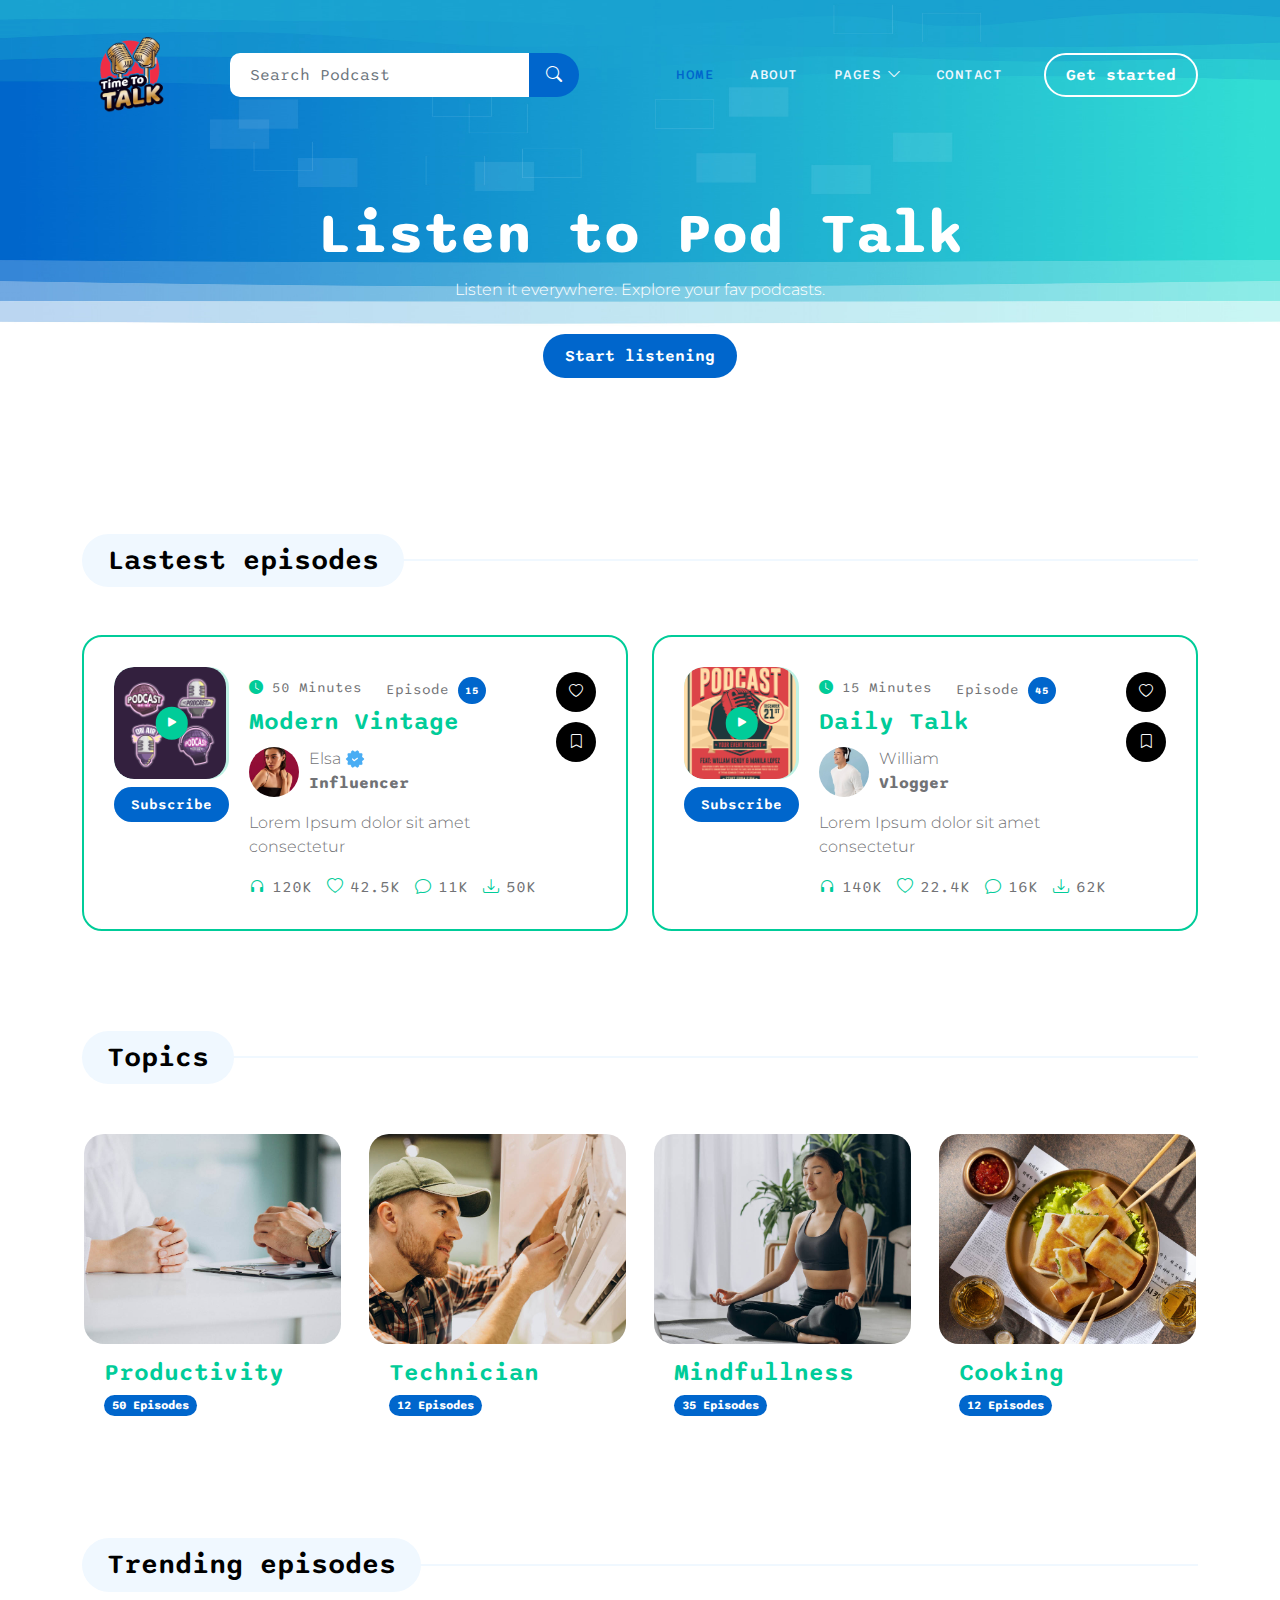
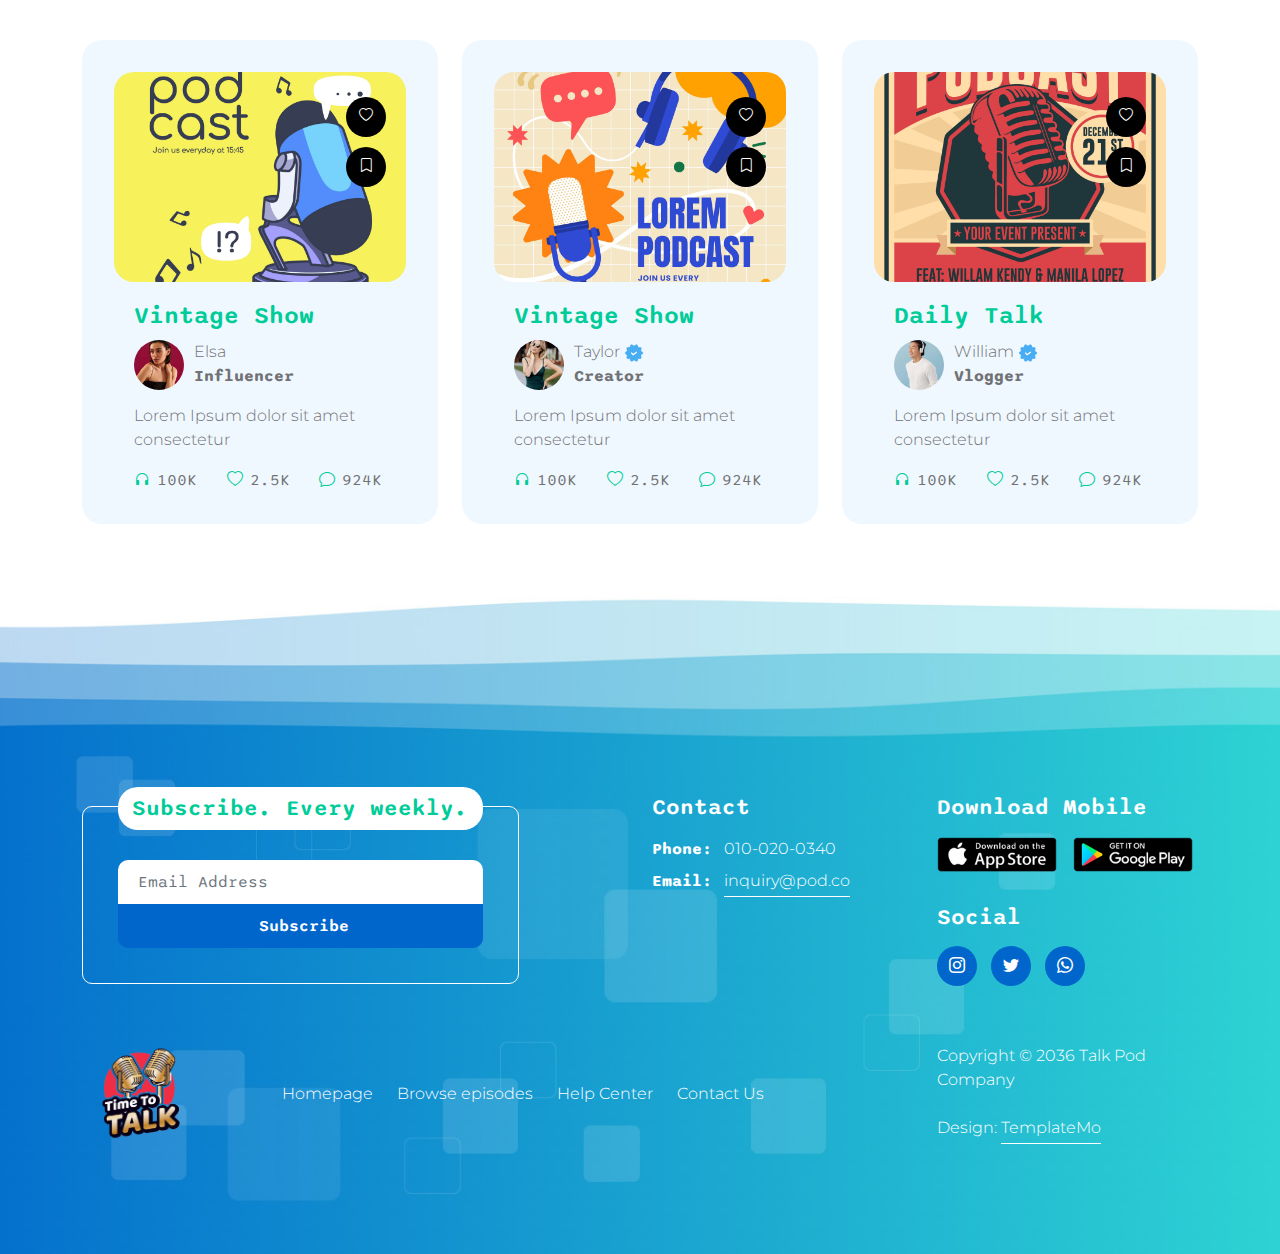
==== index.html @ 25b1bc9e "v1" ====
<!doctype html>
<html lang="en">

<head>
    <meta charset="utf-8">
    <meta name="viewport" content="width=device-width, initial-scale=1">

    <meta name="description" content="">
    <meta name="author" content="">

    <title>Pod Talk - Free Bootstrap 5 CSS Template</title>

    <!-- CSS FILES -->
    <link rel="preconnect" href="https://fonts.googleapis.com">

    <link rel="preconnect" href="https://fonts.gstatic.com" crossorigin>

    <link
        href="https://fonts.googleapis.com/css2?family=Montserrat:wght@300;400&family=Sono:wght@200;300;400;500;700&display=swap"
        rel="stylesheet">

    <link rel="stylesheet" href="css/bootstrap.min.css">

    <link rel="stylesheet" href="css/bootstrap-icons.css">

    <link rel="stylesheet" href="css/owl.carousel.min.css">

    <link rel="stylesheet" href="css/owl.theme.default.min.css">

    <link href="css/templatemo-pod-talk.css" rel="stylesheet">

</head>

<body>

    <main>

        <nav class="navbar navbar-expand-lg">
            <div class="container">
                <a class="navbar-brand me-lg-5 me-0" href="index.html">
                    <img src="images/pod-talk-logo.png" class="logo-image img-fluid" alt="templatemo pod talk">
                </a>

                <form action="#" method="get" class="custom-form search-form flex-fill me-3" role="search">
                    <div class="input-group input-group-lg">
                        <input name="search" type="search" class="form-control" id="search" placeholder="Search Podcast"
                            aria-label="Search">

                        <button type="submit" class="form-control" id="submit">
                            <i class="bi-search"></i>
                        </button>
                    </div>
                </form>

                <button class="navbar-toggler" type="button" data-bs-toggle="collapse" data-bs-target="#navbarNav"
                    aria-controls="navbarNav" aria-expanded="false" aria-label="Toggle navigation">
                    <span class="navbar-toggler-icon"></span>
                </button>

                <div class="collapse navbar-collapse" id="navbarNav">
                    <ul class="navbar-nav ms-lg-auto">
                        <li class="nav-item">
                            <a class="nav-link active" href="index.html">Home</a>
                        </li>

                        <li class="nav-item">
                            <a class="nav-link" href="about.html">About</a>
                        </li>

                        <li class="nav-item dropdown">
                            <a class="nav-link dropdown-toggle" href="#" id="navbarLightDropdownMenuLink" role="button"
                                data-bs-toggle="dropdown" aria-expanded="false">Pages</a>

                            <ul class="dropdown-menu dropdown-menu-light" aria-labelledby="navbarLightDropdownMenuLink">
                                <li><a class="dropdown-item" href="listing-page.html">Listing Page</a></li>

                                <li><a class="dropdown-item" href="detail-page.html">Detail Page</a></li>
                            </ul>
                        </li>

                        <li class="nav-item">
                            <a class="nav-link" href="contact.html">Contact</a>
                        </li>
                    </ul>

                    <div class="ms-4">
                        <a href="#section_3" class="btn custom-btn custom-border-btn smoothscroll">Get started</a>
                    </div>
                </div>
            </div>
        </nav>


        <section class="hero-section">
            <div class="container">
                <div class="row">

                    <div class="col-lg-12 col-12">
                        <div class="text-center mb-5 pb-2">
                            <h1 class="text-white">Listen to Pod Talk</h1>

                            <p class="text-white">Listen it everywhere. Explore your fav podcasts.</p>

                            <a href="#section_2" class="btn custom-btn smoothscroll mt-3">Start listening</a>
                        </div>

                        <div class="owl-carousel owl-theme">
                            
                        </div>
                    </div>

                </div>
            </div>
        </section>


        <section class="latest-podcast-section section-padding pb-0" id="section_2">
            <div class="container">
                <div class="row justify-content-center">

                    <div class="col-lg-12 col-12">
                        <div class="section-title-wrap mb-5">
                            <h4 class="section-title">Lastest episodes</h4>
                        </div>
                    </div>

                    <div class="col-lg-6 col-12 mb-4 mb-lg-0">
                        <div class="custom-block d-flex">
                            <div class="">
                                <div class="custom-block-icon-wrap">
                                    <div class="section-overlay"></div>
                                    <a href="detail-page.html" class="custom-block-image-wrap">
                                        <img src="images/podcast/11683425_4790593.jpg"
                                            class="custom-block-image img-fluid" alt="">

                                        <a href="#" class="custom-block-icon">
                                            <i class="bi-play-fill"></i>
                                        </a>
                                    </a>
                                </div>

                                <div class="mt-2">
                                    <a href="#" class="btn custom-btn">
                                        Subscribe
                                    </a>
                                </div>
                            </div>

                            <div class="custom-block-info">
                                <div class="custom-block-top d-flex mb-1">
                                    <small class="me-4">
                                        <i class="bi-clock-fill custom-icon"></i>
                                        50 Minutes
                                    </small>

                                    <small>Episode <span class="badge">15</span></small>
                                </div>

                                <h5 class="mb-2">
                                    <a href="detail-page.html">
                                        Modern Vintage
                                    </a>
                                </h5>

                                <div class="profile-block d-flex">
                                    <img src="images/profile/woman-posing-black-dress-medium-shot.jpg"
                                        class="profile-block-image img-fluid" alt="">

                                    <p>
                                        Elsa
                                        <img src="images/verified.png" class="verified-image img-fluid" alt="">
                                        <strong>Influencer</strong>
                                    </p>
                                </div>

                                <p class="mb-0">Lorem Ipsum dolor sit amet consectetur</p>

                                <div class="custom-block-bottom d-flex justify-content-between mt-3">
                                    <a href="#" class="bi-headphones me-1">
                                        <span>120k</span>
                                    </a>

                                    <a href="#" class="bi-heart me-1">
                                        <span>42.5k</span>
                                    </a>

                                    <a href="#" class="bi-chat me-1">
                                        <span>11k</span>
                                    </a>

                                    <a href="#" class="bi-download">
                                        <span>50k</span>
                                    </a>
                                </div>
                            </div>

                            <div class="d-flex flex-column ms-auto">
                                <a href="#" class="badge ms-auto">
                                    <i class="bi-heart"></i>
                                </a>

                                <a href="#" class="badge ms-auto">
                                    <i class="bi-bookmark"></i>
                                </a>
                            </div>
                        </div>
                    </div>

                    <div class="col-lg-6 col-12">
                        <div class="custom-block d-flex">
                            <div class="">
                                <div class="custom-block-icon-wrap">
                                    <div class="section-overlay"></div>
                                    <a href="detail-page.html" class="custom-block-image-wrap">
                                        <img src="images/podcast/12577967_02.jpg" class="custom-block-image img-fluid"
                                            alt="">

                                        <a href="#" class="custom-block-icon">
                                            <i class="bi-play-fill"></i>
                                        </a>
                                    </a>
                                </div>

                                <div class="mt-2">
                                    <a href="#" class="btn custom-btn">
                                        Subscribe
                                    </a>
                                </div>
                            </div>

                            <div class="custom-block-info">
                                <div class="custom-block-top d-flex mb-1">
                                    <small class="me-4">
                                        <i class="bi-clock-fill custom-icon"></i>
                                        15 Minutes
                                    </small>

                                    <small>Episode <span class="badge">45</span></small>
                                </div>

                                <h5 class="mb-2">
                                    <a href="detail-page.html">
                                        Daily Talk
                                    </a>
                                </h5>

                                <div class="profile-block d-flex">
                                    <img src="images/profile/handsome-asian-man-listening-music-through-headphones.jpg"
                                        class="profile-block-image img-fluid" alt="">

                                    <p>William
                                        <strong>Vlogger</strong>
                                    </p>
                                </div>

                                <p class="mb-0">Lorem Ipsum dolor sit amet consectetur</p>

                                <div class="custom-block-bottom d-flex justify-content-between mt-3">
                                    <a href="#" class="bi-headphones me-1">
                                        <span>140k</span>
                                    </a>

                                    <a href="#" class="bi-heart me-1">
                                        <span>22.4k</span>
                                    </a>

                                    <a href="#" class="bi-chat me-1">
                                        <span>16k</span>
                                    </a>

                                    <a href="#" class="bi-download">
                                        <span>62k</span>
                                    </a>
                                </div>
                            </div>

                            <div class="d-flex flex-column ms-auto">
                                <a href="#" class="badge ms-auto">
                                    <i class="bi-heart"></i>
                                </a>

                                <a href="#" class="badge ms-auto">
                                    <i class="bi-bookmark"></i>
                                </a>
                            </div>
                        </div>
                    </div>

                </div>
            </div>
        </section>


        <section class="topics-section section-padding pb-0" id="section_3">
            <div class="container">
                <div class="row">

                    <div class="col-lg-12 col-12">
                        <div class="section-title-wrap mb-5">
                            <h4 class="section-title">Topics</h4>
                        </div>
                    </div>

                    <div class="col-lg-3 col-md-6 col-12 mb-4 mb-lg-0">
                        <div class="custom-block custom-block-overlay">
                            <a href="detail-page.html" class="custom-block-image-wrap">
                                <img src="images/topics/physician-consulting-his-patient-clinic.jpg"
                                    class="custom-block-image img-fluid" alt="">
                            </a>

                            <div class="custom-block-info custom-block-overlay-info">
                                <h5 class="mb-1">
                                    <a href="listing-page.html">
                                        Productivity
                                    </a>
                                </h5>

                                <p class="badge mb-0">50 Episodes</p>
                            </div>
                        </div>
                    </div>

                    <div class="col-lg-3 col-md-6 col-12 mb-4 mb-lg-0">
                        <div class="custom-block custom-block-overlay">
                            <a href="detail-page.html" class="custom-block-image-wrap">
                                <img src="images/topics/repairman-doing-air-conditioner-service.jpg"
                                    class="custom-block-image img-fluid" alt="">
                            </a>

                            <div class="custom-block-info custom-block-overlay-info">
                                <h5 class="mb-1">
                                    <a href="listing-page.html">
                                        Technician
                                    </a>
                                </h5>

                                <p class="badge mb-0">12 Episodes</p>
                            </div>
                        </div>
                    </div>

                    <div class="col-lg-3 col-md-6 col-12 mb-4 mb-lg-0">
                        <div class="custom-block custom-block-overlay">
                            <a href="detail-page.html" class="custom-block-image-wrap">
                                <img src="images/topics/woman-practicing-yoga-mat-home.jpg"
                                    class="custom-block-image img-fluid" alt="">
                            </a>

                            <div class="custom-block-info custom-block-overlay-info">
                                <h5 class="mb-1">
                                    <a href="listing-page.html">
                                        Mindfullness
                                    </a>
                                </h5>

                                <p class="badge mb-0">35 Episodes</p>
                            </div>
                        </div>
                    </div>

                    <div class="col-lg-3 col-md-6 col-12 mb-4 mb-lg-0">
                        <div class="custom-block custom-block-overlay">
                            <a href="detail-page.html" class="custom-block-image-wrap">
                                <img src="images/topics/delicious-meal-with-sambal-arrangement.jpg"
                                    class="custom-block-image img-fluid" alt="">
                            </a>

                            <div class="custom-block-info custom-block-overlay-info">
                                <h5 class="mb-1">
                                    <a href="listing-page.html">
                                        Cooking
                                    </a>
                                </h5>

                                <p class="badge mb-0">12 Episodes</p>
                            </div>
                        </div>
                    </div>

                </div>
            </div>
        </section>


        <section class="trending-podcast-section section-padding">
            <div class="container">
                <div class="row">

                    <div class="col-lg-12 col-12">
                        <div class="section-title-wrap mb-5">
                            <h4 class="section-title">Trending episodes</h4>
                        </div>
                    </div>

                    <div class="col-lg-4 col-12 mb-4 mb-lg-0">
                        <div class="custom-block custom-block-full">
                            <div class="custom-block-image-wrap">
                                <a href="detail-page.html">
                                    <img src="images/podcast/27376480_7326766.jpg" class="custom-block-image img-fluid"
                                        alt="">
                                </a>
                            </div>

                            <div class="custom-block-info">
                                <h5 class="mb-2">
                                    <a href="detail-page.html">
                                        Vintage Show
                                    </a>
                                </h5>

                                <div class="profile-block d-flex">
                                    <img src="images/profile/woman-posing-black-dress-medium-shot.jpg"
                                        class="profile-block-image img-fluid" alt="">

                                    <p>Elsa
                                        <strong>Influencer</strong>
                                    </p>
                                </div>

                                <p class="mb-0">Lorem Ipsum dolor sit amet consectetur</p>

                                <div class="custom-block-bottom d-flex justify-content-between mt-3">
                                    <a href="#" class="bi-headphones me-1">
                                        <span>100k</span>
                                    </a>

                                    <a href="#" class="bi-heart me-1">
                                        <span>2.5k</span>
                                    </a>

                                    <a href="#" class="bi-chat me-1">
                                        <span>924k</span>
                                    </a>
                                </div>
                            </div>

                            <div class="social-share d-flex flex-column ms-auto">
                                <a href="#" class="badge ms-auto">
                                    <i class="bi-heart"></i>
                                </a>

                                <a href="#" class="badge ms-auto">
                                    <i class="bi-bookmark"></i>
                                </a>
                            </div>
                        </div>
                    </div>

                    <div class="col-lg-4 col-12 mb-4 mb-lg-0">
                        <div class="custom-block custom-block-full">
                            <div class="custom-block-image-wrap">
                                <a href="detail-page.html">
                                    <img src="images/podcast/27670664_7369753.jpg" class="custom-block-image img-fluid"
                                        alt="">
                                </a>
                            </div>

                            <div class="custom-block-info">
                                <h5 class="mb-2">
                                    <a href="detail-page.html">
                                        Vintage Show
                                    </a>
                                </h5>

                                <div class="profile-block d-flex">
                                    <img src="images/profile/cute-smiling-woman-outdoor-portrait.jpg"
                                        class="profile-block-image img-fluid" alt="">

                                    <p>
                                        Taylor
                                        <img src="images/verified.png" class="verified-image img-fluid" alt="">
                                        <strong>Creator</strong>
                                    </p>
                                </div>

                                <p class="mb-0">Lorem Ipsum dolor sit amet consectetur</p>

                                <div class="custom-block-bottom d-flex justify-content-between mt-3">
                                    <a href="#" class="bi-headphones me-1">
                                        <span>100k</span>
                                    </a>

                                    <a href="#" class="bi-heart me-1">
                                        <span>2.5k</span>
                                    </a>

                                    <a href="#" class="bi-chat me-1">
                                        <span>924k</span>
                                    </a>
                                </div>
                            </div>

                            <div class="social-share d-flex flex-column ms-auto">
                                <a href="#" class="badge ms-auto">
                                    <i class="bi-heart"></i>
                                </a>

                                <a href="#" class="badge ms-auto">
                                    <i class="bi-bookmark"></i>
                                </a>
                            </div>
                        </div>
                    </div>

                    <div class="col-lg-4 col-12">
                        <div class="custom-block custom-block-full">
                            <div class="custom-block-image-wrap">
                                <a href="detail-page.html">
                                    <img src="images/podcast/12577967_02.jpg" class="custom-block-image img-fluid"
                                        alt="">
                                </a>
                            </div>

                            <div class="custom-block-info">
                                <h5 class="mb-2">
                                    <a href="detail-page.html">
                                        Daily Talk
                                    </a>
                                </h5>

                                <div class="profile-block d-flex">
                                    <img src="images/profile/handsome-asian-man-listening-music-through-headphones.jpg"
                                        class="profile-block-image img-fluid" alt="">

                                    <p>
                                        William
                                        <img src="images/verified.png" class="verified-image img-fluid" alt="">
                                        <strong>Vlogger</strong>
                                    </p>
                                </div>

                                <p class="mb-0">Lorem Ipsum dolor sit amet consectetur</p>

                                <div class="custom-block-bottom d-flex justify-content-between mt-3">
                                    <a href="#" class="bi-headphones me-1">
                                        <span>100k</span>
                                    </a>

                                    <a href="#" class="bi-heart me-1">
                                        <span>2.5k</span>
                                    </a>

                                    <a href="#" class="bi-chat me-1">
                                        <span>924k</span>
                                    </a>
                                </div>
                            </div>

                            <div class="social-share d-flex flex-column ms-auto">
                                <a href="#" class="badge ms-auto">
                                    <i class="bi-heart"></i>
                                </a>

                                <a href="#" class="badge ms-auto">
                                    <i class="bi-bookmark"></i>
                                </a>
                            </div>
                        </div>
                    </div>

                </div>
            </div>
        </section>
    </main>


    <footer class="site-footer">
        <div class="container">
            <div class="row">

                <div class="col-lg-6 col-12 mb-5 mb-lg-0">
                    <div class="subscribe-form-wrap">
                        <h6>Subscribe. Every weekly.</h6>

                        <form class="custom-form subscribe-form" action="#" method="get" role="form">
                            <input type="email" name="subscribe-email" id="subscribe-email" pattern="[^ @]*@[^ @]*"
                                class="form-control" placeholder="Email Address" required="">

                            <div class="col-lg-12 col-12">
                                <button type="submit" class="form-control" id="submit">Subscribe</button>
                            </div>
                        </form>
                    </div>
                </div>

                <div class="col-lg-3 col-md-6 col-12 mb-4 mb-md-0 mb-lg-0">
                    <h6 class="site-footer-title mb-3">Contact</h6>

                    <p class="mb-2"><strong class="d-inline me-2">Phone:</strong> 010-020-0340</p>

                    <p>
                        <strong class="d-inline me-2">Email:</strong>
                        <a href="#">inquiry@pod.co</a>
                    </p>
                </div>

                <div class="col-lg-3 col-md-6 col-12">
                    <h6 class="site-footer-title mb-3">Download Mobile</h6>

                    <div class="site-footer-thumb mb-4 pb-2">
                        <div class="d-flex flex-wrap">
                            <a href="#">
                                <img src="images/app-store.png" class="me-3 mb-2 mb-lg-0 img-fluid" alt="">
                            </a>

                            <a href="#">
                                <img src="images/play-store.png" class="img-fluid" alt="">
                            </a>
                        </div>
                    </div>

                    <h6 class="site-footer-title mb-3">Social</h6>

                    <ul class="social-icon">
                        <li class="social-icon-item">
                            <a href="#" class="social-icon-link bi-instagram"></a>
                        </li>

                        <li class="social-icon-item">
                            <a href="#" class="social-icon-link bi-twitter"></a>
                        </li>

                        <li class="social-icon-item">
                            <a href="#" class="social-icon-link bi-whatsapp"></a>
                        </li>
                    </ul>
                </div>

            </div>
        </div>

        <div class="container pt-5">
            <div class="row align-items-center">

                <div class="col-lg-2 col-md-3 col-12">
                    <a class="navbar-brand" href="index.html">
                        <img src="images/pod-talk-logo.png" class="logo-image img-fluid" alt="templatemo pod talk">
                    </a>
                </div>

                <div class="col-lg-7 col-md-9 col-12">
                    <ul class="site-footer-links">
                        <li class="site-footer-link-item">
                            <a href="#" class="site-footer-link">Homepage</a>
                        </li>

                        <li class="site-footer-link-item">
                            <a href="#" class="site-footer-link">Browse episodes</a>
                        </li>

                        <li class="site-footer-link-item">
                            <a href="#" class="site-footer-link">Help Center</a>
                        </li>

                        <li class="site-footer-link-item">
                            <a href="#" class="site-footer-link">Contact Us</a>
                        </li>
                    </ul>
                </div>

                <div class="col-lg-3 col-12">
                    <p class="copyright-text mb-0">Copyright © 2036 Talk Pod Company
                        <br><br>
                        Design: <a rel="nofollow" href="https://templatemo.com/page/1" target="_parent">TemplateMo</a>
                    </p>
                </div>
            </div>
        </div>
    </footer>


    <!-- JAVASCRIPT FILES -->
    <script src="js/jquery.min.js"></script>
    <script src="js/bootstrap.bundle.min.js"></script>
    <script src="js/owl.carousel.min.js"></script>
    <script src="js/custom.js"></script>
    <script src="js/Api.js"></script>

</body>

</html>
---- css/templatemo-pod-talk.css ----
/*

TemplateMo 584 Pod Talk

https://templatemo.com/tm-584-pod-talk

*/



/*---------------------------------------
  CUSTOM PROPERTIES ( VARIABLES )             
-----------------------------------------*/
:root {
  --white-color:                  #ffffff;
  --primary-color:                #00CC99;
  --secondary-color:              #0066CC;
  --section-bg-color:             #f0f8ff;
  --custom-btn-bg-color:          #0066CC;
  --custom-btn-bg-hover-color:    #00CC99;
  --dark-color:                   #000000;
  --p-color:                      #717275;
  --border-color:                 #7fffd4;
  --link-hover-color:             #0066CC;

  --body-font-family:             'Montserrat', sans-serif;
  --title-font-family:            'Sono', sans-serif;

  --h1-font-size:                 58px;
  --h2-font-size:                 46px;
  --h3-font-size:                 32px;
  --h4-font-size:                 28px;
  --h5-font-size:                 24px;
  --h6-font-size:                 22px;
  --p-font-size:                  16px;
  --menu-font-size:               14px;

  --border-radius-large:          100px;
  --border-radius-medium:         20px;
  --border-radius-small:          10px;

  --font-weight-light:            300;
  --font-weight-normal:           400;
  --font-weight-medium:           500;
  --font-weight-semibold:         600;
  --font-weight-bold:             700;
}

body {
  background-color: var(--white-color);
  font-family: var(--body-font-family); 
}


/*---------------------------------------
  TYPOGRAPHY               
-----------------------------------------*/

h2,
h3,
h4,
h5,
h6 {
  color: var(--dark-color);
}

h1,
h2,
h3,
h4,
h5,
h6 {
  font-family: var(--title-font-family); 
  font-weight: var(--font-weight-semibold);
}

h1 {
  font-size: var(--h1-font-size);
  font-weight: var(--font-weight-bold);
}

h2 {
  font-size: var(--h2-font-size);
  font-weight: var(--font-weight-bold);
}

h3 {
  font-size: var(--h3-font-size);
}

h4 {
  font-size: var(--h4-font-size);
}

h5 {
  font-size: var(--h5-font-size);
}

h6 {
  font-size: var(--h6-font-size);
}

p {
  color: var(--p-color);
  font-size: var(--p-font-size);
  font-weight: var(--font-weight-light);
}

ul li {
  color: var(--p-color);
  font-size: var(--p-font-size);
  font-weight: var(--font-weight-light);
}

a, 
button {
  touch-action: manipulation;
  transition: all 0.3s;
}

a {
  display: inline-block;
  color: var(--primary-color);
  text-decoration: none;
}

a:hover {
  color: var(--link-hover-color);
}

b,
strong {
  font-weight: var(--font-weight-bold);
}

::selection {
  background-color: var(--primary-color);
  color: var(--white-color);
}


/*---------------------------------------
  SECTION               
-----------------------------------------*/
.section-title-wrap {
  position: relative;
}

.section-title-wrap::after {
  content: "";
  background: var(--section-bg-color);
  width: 100%;
  height: 2px;
  position: absolute;
  top: 50%;
  left: 50%;
  transform: translate(-50%, -50%);
  pointer-events: none;
}

.section-title {
  background: var(--section-bg-color);
  border-radius: var(--border-radius-large);
  display: inline-block;
  position: relative;
  z-index: 2;
  margin-bottom: 0;
  padding: 10px 25px;
}

.section-padding {
  padding-top: 100px;
  padding-bottom: 100px;
}

main {
  position: relative;
  z-index: 1;
}

.section-bg {
  background-color: var(--section-bg-color);
}

.section-overlay {
  background-color: var(--primary-color);
  position: absolute;
  top: 0;
  left: 0;
  pointer-events: none;
  width: 100%;
  height: 100%;
  opacity: 0.85;
}

.section-overlay + .container {
  position: relative;
}


/*---------------------------------------
  CUSTOM ICON COLOR               
-----------------------------------------*/
.custom-icon {
  color: var(--primary-color);
}


/*---------------------------------------
  CUSTOM BUTTON               
-----------------------------------------*/
.custom-btn {
  background: var(--custom-btn-bg-color);
  border: 2px solid transparent;
  border-radius: var(--border-radius-large);
  color: var(--white-color);
  font-family: var(--title-font-family);
  font-size: var(--p-font-size);
  font-weight: var(--font-weight-semibold);
  line-height: normal;
  transition: all 0.3s;
  padding: 10px 20px;
}

.custom-btn:hover {
  background: var(--custom-btn-bg-hover-color);
  color: var(--white-color);
}

.custom-border-btn {
  background: transparent;
  border: 2px solid var(--custom-btn-bg-color);
  color: var(--custom-btn-bg-color);
}

.custom-border-btn:hover {
  background: var(--custom-btn-bg-color);
  border-color: transparent;
  color: var(--primary-color);
}

.custom-btn-bg-white {
  border-color: var(--white-color);
  color: var(--white-color);
}


/*---------------------------------------
  SITE HEADER              
-----------------------------------------*/
.site-header {
  background-image: url('../images/templatemo-wave-header.jpg'), linear-gradient(#348CD2, #FFFFFF);;
  background-repeat: no-repeat;
  background-size: cover;
  background-position: center;
  min-height: 480px;
  position: relative;
}

.site-header h2 {
  color: var(--white-color);
}


/*---------------------------------------
  NAVIGATION              
-----------------------------------------*/
.navbar {
  background-color: transparent;
  position: absolute;
  top: 0;
  right: 0;
  left: 0;
  z-index: 9;
  padding-top: 20px;
  padding-bottom: 20px;
}

.navbar .navbar-brand,
.navbar .navbar-brand:hover {
  color: var(--white-color);
}

.navbar .logo-image {
  width: 100px;
}

.logo-image {
  width: 120px;
  height: auto;
}

.navbar-brand,
.navbar-brand:hover {
  font-size: var(--h3-font-size);
  font-weight: var(--font-weight-bold);
  display: inline-block;
}

.navbar-brand span {
  font-family: var(--title-font-family);
}

.navbar-nav .nav-link {
  display: inline-block;
  color: var(--section-bg-color);
  font-family: var(--title-font-family); 
  font-size: var(--menu-font-size);
  font-weight: var(--font-weight-medium);
  text-transform: uppercase;
  letter-spacing: 0.5px;
  position: relative;
  padding-top: 15px;
  padding-bottom: 15px;
}

.navbar-expand-lg .navbar-nav .nav-link {
  padding-right: 18px;
  padding-left: 18px;
}

.navbar-nav .nav-link.active, 
.navbar-nav .nav-link:hover {
  color: var(--secondary-color);
}

.navbar .dropdown-menu {
  background: var(--white-color);
  box-shadow: 0 1rem 3rem rgba(0,0,0,.175);
  border: 0;
  display: inherit;
  opacity: 0;
  min-width: 9rem;
  margin-top: 20px;
  padding: 13px 0 10px 0;
  transition: all 0.3s;
  pointer-events: none;
}

.navbar .dropdown-menu::before {
  content: "";
  width: 0;
  height: 0;
  border-left: 20px solid transparent;
  border-right: 20px solid transparent;
  border-bottom: 15px solid var(--white-color);
  position: absolute;
  top: -10px;
  left: 10px;
}

.navbar .dropdown-item {
  display: inline-block;
  color: var(--p-bg-color);
  font-family: var(--title-font-family); 
  font-size: var(--menu-font-size);
  font-weight: var(--font-weight-medium);
  text-transform: uppercase;
  letter-spacing: 0.5px;
  position: relative;
}

.navbar .dropdown-item.active, 
.navbar .dropdown-item:active,
.navbar .dropdown-item:focus, 
.navbar .dropdown-item:hover {
  background: transparent;
  color: var(--secondary-color);
}

.navbar .dropdown-toggle::after {
  content: "\f282";
  display: inline-block;
  font-family: bootstrap-icons !important;
  font-size: var(--menu-font-size);
  font-style: normal;
  font-weight: normal !important;
  font-variant: normal;
  text-transform: none;
  line-height: 1;
  vertical-align: -.125em;
  -webkit-font-smoothing: antialiased;
  -moz-osx-font-smoothing: grayscale;
  position: relative;
  left: 2px;
  border: 0;
}

@media screen and (min-width: 992px) {
  .navbar .dropdown:hover .dropdown-menu {
    opacity: 1;
    margin-top: 0;
    pointer-events: auto;
  }
}

.navbar .custom-border-btn {
  border-color: var(--white-color);
  color: var(--white-color);
}

.navbar .custom-border-btn:hover {
  background: var(--white-color);
  color: var(--secondary-color);
}

.navbar-toggler {
  border: 0;
  padding: 0;
  cursor: pointer;
  margin: 0;
  width: 30px;
  height: 35px;
  outline: none;
}

.navbar-toggler:focus {
  outline: none;
  box-shadow: none;
}

.navbar-toggler[aria-expanded="true"] .navbar-toggler-icon {
  background: transparent;
}

.navbar-toggler[aria-expanded="true"] .navbar-toggler-icon:before,
.navbar-toggler[aria-expanded="true"] .navbar-toggler-icon:after {
  transition: top 300ms 50ms ease, -webkit-transform 300ms 350ms ease;
  transition: top 300ms 50ms ease, transform 300ms 350ms ease;
  transition: top 300ms 50ms ease, transform 300ms 350ms ease, -webkit-transform 300ms 350ms ease;
  top: 0;
}

.navbar-toggler[aria-expanded="true"] .navbar-toggler-icon:before {
  transform: rotate(45deg);
}

.navbar-toggler[aria-expanded="true"] .navbar-toggler-icon:after {
  transform: rotate(-45deg);
}

.navbar-toggler .navbar-toggler-icon {
  background: var(--white-color);
  transition: background 10ms 300ms ease;
  display: block;
  width: 30px;
  height: 2px;
  position: relative;
}

.navbar-toggler .navbar-toggler-icon:before,
.navbar-toggler .navbar-toggler-icon:after {
  transition: top 300ms 350ms ease, -webkit-transform 300ms 50ms ease;
  transition: top 300ms 350ms ease, transform 300ms 50ms ease;
  transition: top 300ms 350ms ease, transform 300ms 50ms ease, -webkit-transform 300ms 50ms ease;
  position: absolute;
  right: 0;
  left: 0;
  background: var(--white-color);
  width: 30px;
  height: 2px;
  content: '';
}

.navbar-toggler .navbar-toggler-icon::before {
  top: -8px;
}

.navbar-toggler .navbar-toggler-icon::after {
  top: 8px;
}


/*---------------------------------------
  CAROUSEL        
-----------------------------------------*/
.hero-section {
  background-image: url('../images/templatemo-wave-banner.jpg'), linear-gradient(#348CD2, #FFFFFF);
  background-repeat: no-repeat;
  background-size: 108% 76%;
  background-position: top;
  padding-top: 200px;
}

.owl-carousel {
  text-align: center;
}

.owl-carousel-image {
  display: block;
}

.owl-carousel .owl-item .owl-carousel-verified-image {
  display: inline-block;
  width: 30px;
  height: auto;
  position: absolute;
  right: 5px;
  top: 5px;
}

.verified-image {
  display: inline-block;
  width: 20px;
  height: auto;
}

.owl-carousel .owl-item {
  opacity: 0.35;
}

.owl-carousel .owl-item.active.center {
  opacity: 1;
}

.owl-carousel-info-wrap {
  border-radius: var(--border-radius-medium);
  position: relative;
  overflow: hidden;
  text-align: left;
}

.owl-carousel-info {
  background-color: var(--section-bg-color);
  box-shadow: 0 1rem 3rem rgba(0,0,0,.175);
  position: absolute;
  bottom: 0;
  right: 0;
  left: 0;
  padding: 30px;
}

.badge {
  background-color: var(--custom-btn-bg-color);
  font-family: var(--title-font-family);
  border-radius: var(--border-radius-large);
  color: var(--white-color);
  padding-bottom: 5px;
}

.owl-carousel-info-wrap .social-share,
.team-thumb .social-share {
  position: absolute;
  right: 0;
  bottom: 0;
}

.owl-carousel-info-wrap .social-icon,
.team-thumb .social-icon {
  opacity: 0;
  transition: all 0.3s ease;
  transform: translateX(0);
  padding-right: 20px;
  padding-left: 20px;
}

.owl-carousel .owl-item.active.center .owl-carousel-info-wrap:hover .social-icon,
.team-thumb:hover .social-icon {
  transform: translateY(-100%);
  opacity: 1;
}

.owl-carousel-info-wrap .social-icon-item,
.owl-carousel-info-wrap .social-icon-link,
.team-thumb .social-icon-item,
.team-thumb .social-icon-link {
  display: block;
  margin-bottom: 10px;
  margin-left: auto;
}

.owl-carousel-info-wrap .social-icon-link {
  margin-top: 5px;
  margin-bottom: 5px;
}

.owl-carousel .owl-dots {
  background-color: var(--white-color);
  box-shadow: 0 1rem 3rem rgba(0,0,0,.175);
  border-radius: var(--border-radius-large);
  display: inline-block;
  margin: auto;
  margin-top: 40px;
  padding: 15px 25px;
  padding-bottom: 7px;
}

.owl-theme .owl-nav.disabled+.owl-dots {
  margin-top: 40px;
}

.owl-theme .owl-dots .owl-dot.active span, 
.owl-theme .owl-dots .owl-dot:hover span {
  background: var(--secondary-color);
}


/*---------------------------------------
  CUSTOM BLOCK              
-----------------------------------------*/
.custom-block {
  border: 2px solid var(--primary-color);
  border-radius: var(--border-radius-medium);
  position: relative;
  overflow: hidden;
  padding: 30px;
  transition: all 0.3s ease;
}

.custom-block:hover {
  background: var(--white-color);
  box-shadow: 0 1rem 3rem rgba(0,0,0,.175);
  border-color: transparent;
  transform: translateY(-3px);
}

.custom-block-info {
  display: block;
  padding: 10px 20px;
  padding-bottom: 0;
}

.custom-block-image-wrap {
  position: relative;
  display: block;
  height: 100%;
}

.custom-block-image-wrap > a {
  display: block;
}

.custom-block-image {
  border-radius: var(--border-radius-medium);
  display: block;
  width: 112px;
  height: 112px;
  object-fit: cover;
}

.custom-block-image-detail-page .custom-block-image {
  width: 100%;
  height: 212px;
}

.custom-block .custom-block-icon {
  position: absolute;
  top: 50%;
  left: 50%;
  transform: translate(-50%, -50%);
}

.custom-block-icon-wrap {
  border-radius: var(--border-radius-medium);
  position: relative;
  overflow: hidden;
}

.custom-block-icon-wrap .section-overlay {
  opacity: 0.25;
}

.custom-block-btn-group {
  position: absolute;
  bottom: 0;
  right: 0;
  left: 0;
  margin: 20px;
}

.custom-block-btn-group .custom-block-icon {
  position: relative;
  top: 0;
  left: 0;
  transform: none;
}

.custom-block-icon {
  background: var(--primary-color);
  border-radius: var(--border-radius-medium);
  font-size: var(--p-font-size);
  color: var(--white-color);
  text-align: center;
  width: 32.5px;
  height: 32.5px;
  line-height: 32.5px;
  transition: all 0.3s;
}

.custom-block-icon:hover {
  background: var(--secondary-color);
  color: var(--white-color);
}

.custom-block .custom-btn {
  font-size: var(--menu-font-size);
  padding: 7px 15px;
}

.custom-block .custom-block-info + div .badge {
  background-color: var(--dark-color);
  color: var(--white-color);
  border-radius: 50px !important;
  font-size: var(--menu-font-size);
  display: flex;
  justify-content: center;
  text-align: center;
  width: 40px;
  height: 40px;
  line-height: 30px;
  margin-top: 5px;
  margin-bottom: 5px;
}

.custom-block .custom-block-info + div .badge:hover {
  background-color: var(--secondary-color);
}

.custom-block-full {
  background-color: var(--section-bg-color);
  border-color: transparent;
}

.custom-block-full:hover {
  border-color: var(--primary-color);
}

.custom-block-full .custom-block-info {
  padding: 20px;
  padding-bottom: 0;
}

.custom-block-full .custom-block-image {
  width: 100%;
  height: 210px;
}

.custom-block-full .social-share {
  position: absolute;
  top: 0;
  right: 0;
  margin: 50px;
}

.custom-block-top small {
  color: var(--p-color);
  font-family: var(--title-font-family);
}

.custom-block-top .badge {
  background-color: var(--secondary-color);
  color: var(--white-color);
  display: inline-block;
  vertical-align: middle;
  height: 26.64px;
  line-height: 20px;
}

.custom-block-bottom a:hover span {
  color: var(--primary-color);
}

.custom-block-bottom a span {
  font-family: var(--title-font-family);
  color: var(--p-color);
  text-transform: uppercase;
  margin-left: 3px;
}

.custom-block-overlay {
  border-color: transparent;
  padding: 0;
}

.custom-block-overlay .custom-block-image {
  margin: auto;
  width: 100%;
  height: 210px;
  transition: all 0.3s;
}

.custom-block-overlay:hover .custom-block-image {
  padding: 15px;
  padding-bottom: 0;
}

.custom-block-overlay-info {
  padding: 15px 20px 20px 20px;
}


/*---------------------------------------
  PROIFLE BLOCK               
-----------------------------------------*/
.profile-block {
  margin-top: 10px;
}

.profile-block-image {
  border-radius: var(--border-radius-large);
  width: 50px;
  height: 50px;
  object-fit: cover;
  margin-right: 10px;
}

.profile-block p strong {
  display: block;
  font-family: var(--title-font-family);
}

.profile-detail-block {
  border: 1px solid #dee2e6;
  border-radius: var(--border-radius-large);
  padding: 25px 35px;
}

.profile-detail-block p {
  margin-bottom: 0;
}


/*---------------------------------------
  ABOUT & TEAM SECTION               
-----------------------------------------*/
.about-image {
  border-radius: var(--border-radius-medium);
  display: block;
}

.team-thumb {
  border-radius: var(--border-radius-medium);
  position: relative;
  overflow: hidden;
}

.team-info {
  background-color: var(--white-color);
  position: absolute;
  bottom: 0;
  right: 0;
  left: 0;
  padding: 30px;
}


/*---------------------------------------
  PAGINATION               
-----------------------------------------*/
.pagination {
  border: 1px solid #dee2e6;
  border-radius: var(--border-radius-large);
  padding: 20px;
}

.page-link {
  border: 0;
  border-radius: var(--border-radius-small);
  color: var(--p-color);
  font-family: var(--title-font-family);
  margin: 0 5px;
  padding: 10px 20px;
}

.page-link:hover,
.page-item:first-child .page-link:hover,
.page-item:last-child .page-link:hover {
  background-color: var(--secondary-color);
  color: var(--white-color);
}

.page-item:first-child .page-link {
  margin-right: 10px;
}

.active>.page-link, .page-link.active {
  background-color: var(--secondary-color);
  border-color: var(--secondary-color);
}


/*---------------------------------------
  CONTACT               
-----------------------------------------*/
.contact-info p strong {
  font-family: var(--title-font-family);
  min-width: 90px;
}

.contact-info p a {
  color: var(--p-color);
  border-bottom: 1px solid;
  padding-bottom: 3px;
}

.contact-info p a:hover {
  color: var(--secondary-color);
}

.google-map {
  border-radius: var(--border-radius-medium);
}

.contact-form .form-floating>textarea {
  border-radius: var(--border-radius-medium);
  height: 150px;
}


/*---------------------------------------
  SUBSCRIBE FORM               
-----------------------------------------*/
.subscribe-form-wrap {
  border: 1px solid var(--white-color);
  border-radius: var(--border-radius-small);
  width: 80%;
  position: relative;
  top: 12px;
  padding: 35px;
}

.subscribe-form-wrap h6 {
  background: var(--white-color);
  border-radius: var(--border-radius-medium);
  color: var(--primary-color);
  text-align: center;
  position: relative;
  bottom: 55px;
  margin-bottom: -25px;
  padding: 8px;
}

.subscribe-form #subscribe-email {
  border: 0;
  border-radius: 10px 10px 0 0;
  margin-bottom: 0;
}

.subscribe-form #submit {
  border-radius: 0 0 10px 10px;
}


/*---------------------------------------
  CUSTOM FORM               
-----------------------------------------*/
.custom-form .form-control {
  border-radius: var(--border-radius-small);
  color: var(--p-color);
  font-family: var(--title-font-family);
  font-size: var(--p-font-size);
  margin-bottom: 24px;
  padding-top: 10px;
  padding-bottom: 10px;
  padding-left: 20px;
  outline: none;
}

.form-floating>label {
  padding-left: 20px;
}

.custom-form button[type="submit"] {
  background: var(--custom-btn-bg-color);
  border: none;
  border-radius: var(--border-radius-large);
  color: var(--white-color);
  font-family: var(--title-font-family);
  font-size: var(--p-font-size);
  font-weight: var(--font-weight-semibold);
  transition: all 0.3s;
  margin-bottom: 0;
}

.custom-form button[type="submit"]:hover,
.custom-form button[type="submit"]:focus {
  background: var(--custom-btn-bg-hover-color);
  border-color: transparent;
}


/*---------------------------------------
  SEARCH FORM               
-----------------------------------------*/
.search-form .form-control {
  border: 0;
  margin-bottom: 0;
}

.search-form button[type="submit"] {
  background: var(--secondary-color);
  border-color: var(--secondary-color);
  max-width: 50px;
  height: 100%;
  padding-left: 15px;
}

.search-form button[type="submit"]:hover {
  background: var(--primary-color);
}


/*---------------------------------------
  SITE FOOTER              
-----------------------------------------*/
.site-footer {
  background-image: url('../images/templatemo-wave-footer.jpg'), linear-gradient(#FFFFFF, #348CD2);
  background-repeat: no-repeat;
  background-size: cover;
  background-position: center;
  margin-top: -80px;
  padding-top: 100px;
  padding-bottom: 150px;
}

.site-footer > .container {
  position: relative;
  top: 50px;
  padding-top: 100px;
}

.site-footer-title,
.site-footer p {
  color: var(--white-color);
}

.site-footer p strong {
  font-family: var(--title-font-family);
}

.site-footer p a {
  color: var(--white-color);
  border-bottom: 1px solid;
  padding-bottom: 3px;
}

.site-footer p a:hover {
  color: var(--secondary-color);
}

.site-footer-thumb a img {
  display: block;
  width: 120px;
  min-width: 120px;
  height: auto;
}

.site-footer-links {
  margin-bottom: 0;
  padding-left: 0;
}

.site-footer-link-item {
  display: inline-block;
  list-style: none;
  margin-right: 10px;
  margin-left: 10px;
}

.site-footer-link {
  color: var(--white-color);
  font-size: var(--p-font-size);
  line-height: inherit;
}


/*---------------------------------------
  SOCIAL ICON               
-----------------------------------------*/
.social-icon {
  margin: 0;
  padding: 0;
}

.social-icon-item {
  list-style: none;
  display: inline-block;
  vertical-align: top;
}

.social-icon-link {
  background: var(--secondary-color);
  border-radius: var(--border-radius-large);
  color: var(--white-color);
  font-size: var(--p-font-size);
  display: block;
  margin-right: 10px;
  text-align: center;
  width: 40px;
  height: 40px;
  line-height: 40px;
  transition: background 0.2s, color 0.2s;
}

.social-icon-link:hover {
  background: var(--primary-color);
  color: var(--white-color);
}


/*---------------------------------------
  RESPONSIVE STYLES               
-----------------------------------------*/
@media screen and (min-width: 2160px) {
	.hero-section {
	  background-size: 100% 90%;
	  /* T o o p l a t e . c o m   C u s t o m i z e d */
	}
}


@media screen and (min-width: 1600px) {
  .site-footer {
    padding-top: 250px;
  }
}

@media screen and (max-width: 1240px) {
	.hero-section {
	  background-size: 116%;
	  /* T o o p l a t e . c o m   C u s t o m i z e d */
	}
}

@media screen and (max-width: 991px) {
  h1 {
    font-size: 48px;
  }

  h2 {
    font-size: 36px;
  }

  h3 {
    font-size: 32px;
  }

  h4 {
    font-size: 28px;
  }

  h5 {
    font-size: 20px;
  }

  h6 {
    font-size: 18px;
  }
  
  .hero-section {
	  background-size: 160% 66%; 
	  /* T o o p l a t e . c o m   C u s t o m i z e d */
	}

  .section-padding {
    padding-top: 50px;
    padding-bottom: 50px;
  }

  .navbar-nav {
    background-color: var(--primary-color);
    border-radius: var(--border-radius-medium);
    padding: 30px;
  }

  .navbar-nav .nav-link {
    padding: 5px 0;
  }

  .navbar-nav .dropdown-menu {
    position: relative;
    left: 10px;
    opacity: 1;
    pointer-events: auto;
    max-width: 155px;
    margin-top: 10px;
    margin-bottom: 15px;
  }

  .navbar-expand-lg .navbar-nav {
    padding-bottom: 20px;
  }

  .nav-tabs .nav-link:first-child {
    margin-right: 5px;
  }

  .nav-tabs .nav-link {
    font-size: var(--copyright-font-size);
    padding: 10px;
  }

  .copyright-text {
    text-align: center;
  }

  .site-footer {
    margin-top: -200px;
    padding-top: 200px;
    padding-bottom: 100px;
  }
}

@media screen and (max-width: 540px) {
	.hero-section {
  		background-size: 180% 65%;
		/* T o o p l a t e . c o m   C u s t o m i z e d */
	}

  .custom-block .custom-block-top {
    flex-direction: column;
  }

  .custom-block .custom-block-top small:last-child {
    margin-top: 10px;
    margin-bottom: 10px;
  }
}

@media screen and (max-width: 480px) {
  h1 {
    font-size: 36px;
  }

  h2 {
    font-size: 28px;
  }

  h3 {
    font-size: 26px;
  }

  h4 {
    font-size: 22px;
  }

  h5 {
    font-size: 20px;
  }
}

@media screen and (max-width: 414px) {
  .search-form {
    max-width: 200px;
  }

}
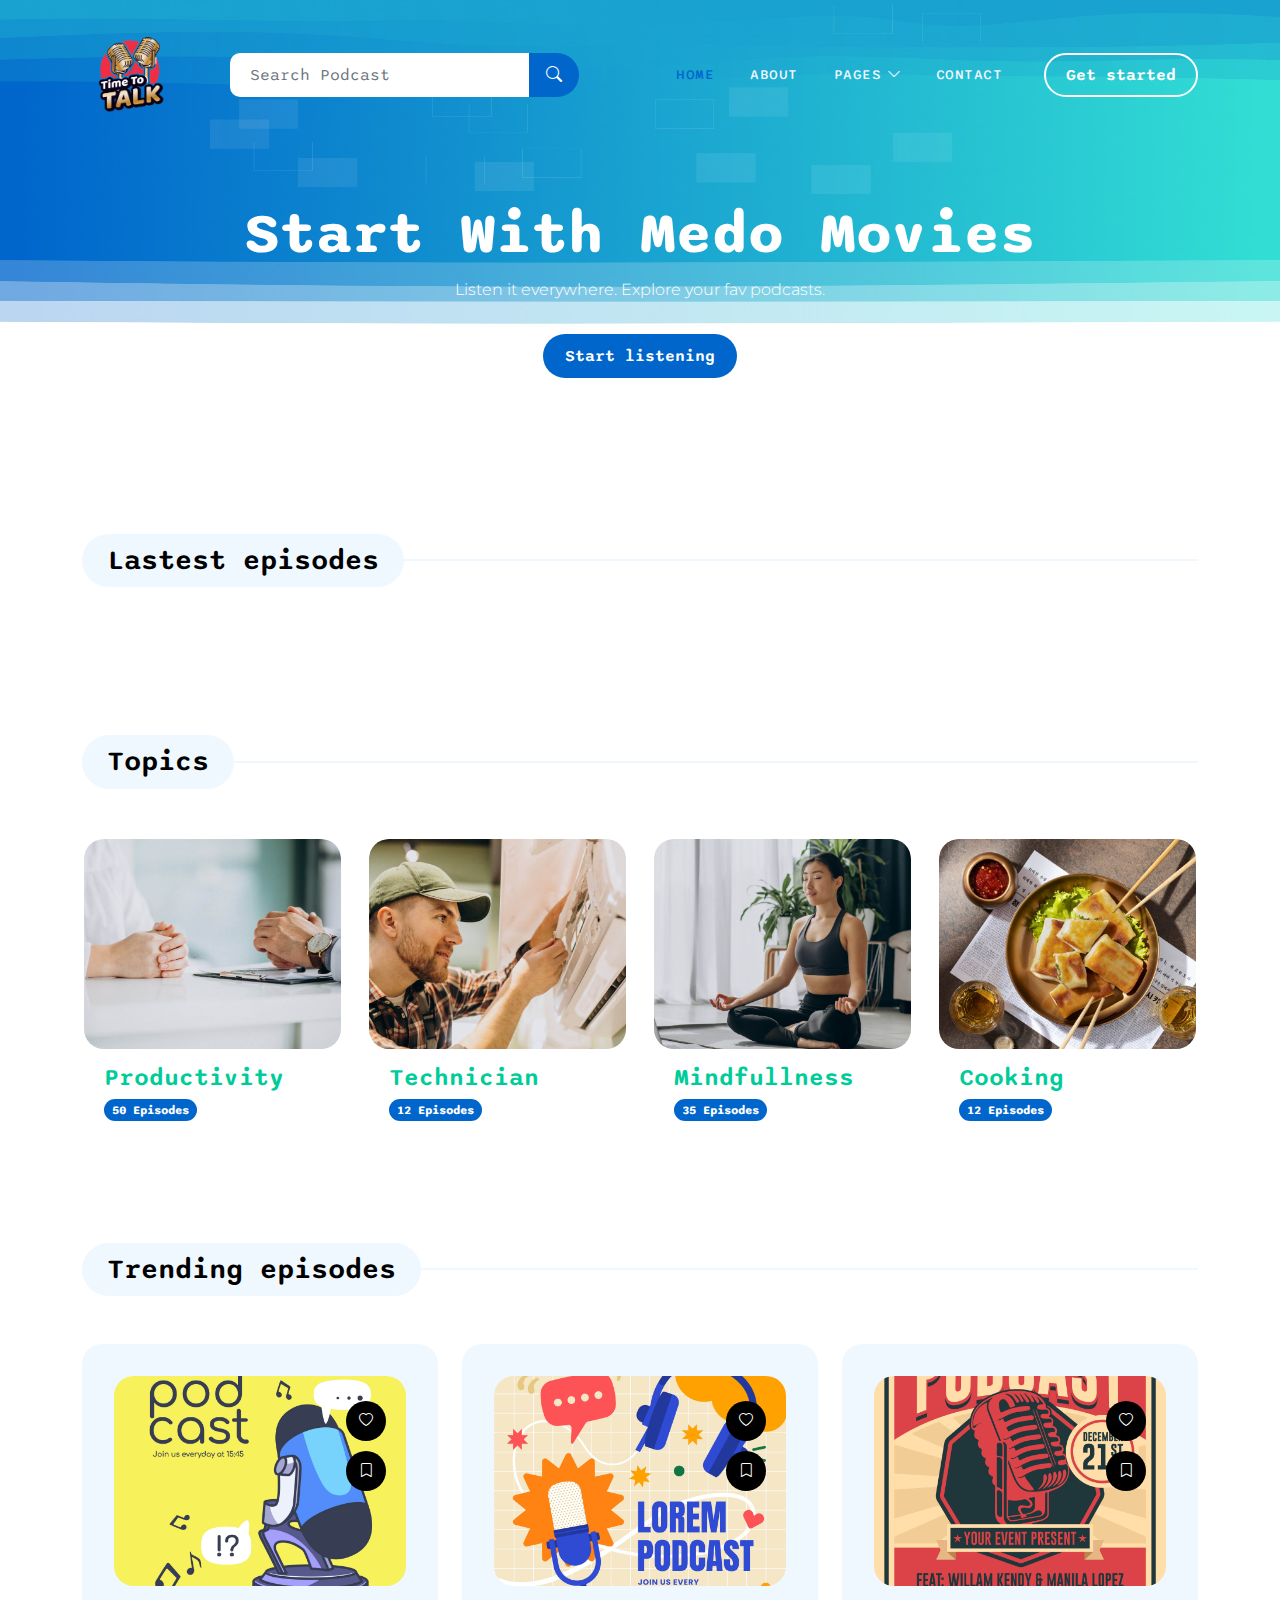
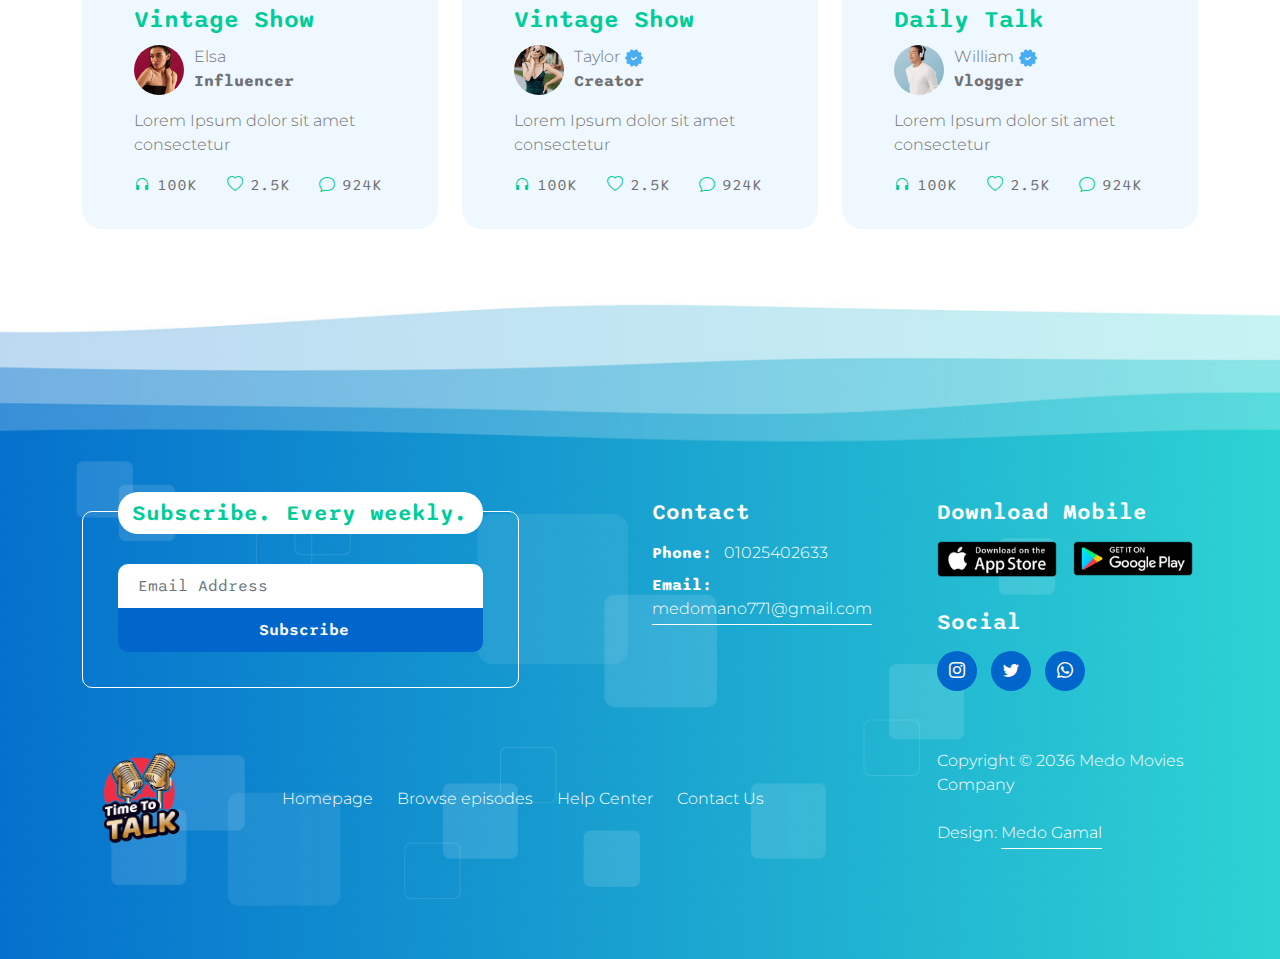
==== commit c970d97f: "v2" ====
--- a/index.html
+++ b/index.html
@@ -8,7 +8,7 @@
     <meta name="description" content="">
     <meta name="author" content="">
 
-    <title>Pod Talk - Free Bootstrap 5 CSS Template</title>
+    <title>Medo Movies - Free Bootstrap 5 CSS Template</title>
 
     <!-- CSS FILES -->
     <link rel="preconnect" href="https://fonts.googleapis.com">
@@ -41,7 +41,7 @@
                     <img src="images/pod-talk-logo.png" class="logo-image img-fluid" alt="templatemo pod talk">
                 </a>
 
-                <form action="#" method="get" class="custom-form search-form flex-fill me-3" role="search">
+                <form action="#" method="get" class="custom-form search-form flex-fill me-3" role="search" id="search">
                     <div class="input-group input-group-lg">
                         <input name="search" type="search" class="form-control" id="search" placeholder="Search Podcast"
                             aria-label="Search">
@@ -91,13 +91,31 @@
         </nav>
 
 
+        <section class="topics-section search-section section-padding pb-0" id="section_3">
+            <div class="container">
+                <div class="row">
+
+                    <div class="col-lg-12 col-12">
+                        <div class="section-title-wrap mb-5">
+                            <h4 class="section-title">Search results</h4>
+                        </div>
+                    </div>
+                </div>
+                <div class="row justify-content-center search-results">
+
+
+
+                </div>
+            </div>
+        </section>
+
         <section class="hero-section">
             <div class="container">
                 <div class="row">
 
                     <div class="col-lg-12 col-12">
                         <div class="text-center mb-5 pb-2">
-                            <h1 class="text-white">Listen to Pod Talk</h1>
+                            <h1 class="text-white">Start With Medo Movies</h1>
 
                             <p class="text-white">Listen it everywhere. Explore your fav podcasts.</p>
 
@@ -105,7 +123,7 @@
                         </div>
 
                         <div class="owl-carousel owl-theme">
-                            
+
                         </div>
                     </div>
 
@@ -117,174 +135,14 @@
         <section class="latest-podcast-section section-padding pb-0" id="section_2">
             <div class="container">
                 <div class="row justify-content-center">
-
                     <div class="col-lg-12 col-12">
                         <div class="section-title-wrap mb-5">
                             <h4 class="section-title">Lastest episodes</h4>
                         </div>
                     </div>
-
-                    <div class="col-lg-6 col-12 mb-4 mb-lg-0">
-                        <div class="custom-block d-flex">
-                            <div class="">
-                                <div class="custom-block-icon-wrap">
-                                    <div class="section-overlay"></div>
-                                    <a href="detail-page.html" class="custom-block-image-wrap">
-                                        <img src="images/podcast/11683425_4790593.jpg"
-                                            class="custom-block-image img-fluid" alt="">
-
-                                        <a href="#" class="custom-block-icon">
-                                            <i class="bi-play-fill"></i>
-                                        </a>
-                                    </a>
-                                </div>
-
-                                <div class="mt-2">
-                                    <a href="#" class="btn custom-btn">
-                                        Subscribe
-                                    </a>
-                                </div>
-                            </div>
-
-                            <div class="custom-block-info">
-                                <div class="custom-block-top d-flex mb-1">
-                                    <small class="me-4">
-                                        <i class="bi-clock-fill custom-icon"></i>
-                                        50 Minutes
-                                    </small>
-
-                                    <small>Episode <span class="badge">15</span></small>
-                                </div>
-
-                                <h5 class="mb-2">
-                                    <a href="detail-page.html">
-                                        Modern Vintage
-                                    </a>
-                                </h5>
-
-                                <div class="profile-block d-flex">
-                                    <img src="images/profile/woman-posing-black-dress-medium-shot.jpg"
-                                        class="profile-block-image img-fluid" alt="">
-
-                                    <p>
-                                        Elsa
-                                        <img src="images/verified.png" class="verified-image img-fluid" alt="">
-                                        <strong>Influencer</strong>
-                                    </p>
-                                </div>
-
-                                <p class="mb-0">Lorem Ipsum dolor sit amet consectetur</p>
-
-                                <div class="custom-block-bottom d-flex justify-content-between mt-3">
-                                    <a href="#" class="bi-headphones me-1">
-                                        <span>120k</span>
-                                    </a>
-
-                                    <a href="#" class="bi-heart me-1">
-                                        <span>42.5k</span>
-                                    </a>
-
-                                    <a href="#" class="bi-chat me-1">
-                                        <span>11k</span>
-                                    </a>
-
-                                    <a href="#" class="bi-download">
-                                        <span>50k</span>
-                                    </a>
-                                </div>
-                            </div>
-
-                            <div class="d-flex flex-column ms-auto">
-                                <a href="#" class="badge ms-auto">
-                                    <i class="bi-heart"></i>
-                                </a>
-
-                                <a href="#" class="badge ms-auto">
-                                    <i class="bi-bookmark"></i>
-                                </a>
-                            </div>
-                        </div>
-                    </div>
-
-                    <div class="col-lg-6 col-12">
-                        <div class="custom-block d-flex">
-                            <div class="">
-                                <div class="custom-block-icon-wrap">
-                                    <div class="section-overlay"></div>
-                                    <a href="detail-page.html" class="custom-block-image-wrap">
-                                        <img src="images/podcast/12577967_02.jpg" class="custom-block-image img-fluid"
-                                            alt="">
-
-                                        <a href="#" class="custom-block-icon">
-                                            <i class="bi-play-fill"></i>
-                                        </a>
-                                    </a>
-                                </div>
-
-                                <div class="mt-2">
-                                    <a href="#" class="btn custom-btn">
-                                        Subscribe
-                                    </a>
-                                </div>
-                            </div>
-
-                            <div class="custom-block-info">
-                                <div class="custom-block-top d-flex mb-1">
-                                    <small class="me-4">
-                                        <i class="bi-clock-fill custom-icon"></i>
-                                        15 Minutes
-                                    </small>
-
-                                    <small>Episode <span class="badge">45</span></small>
-                                </div>
-
-                                <h5 class="mb-2">
-                                    <a href="detail-page.html">
-                                        Daily Talk
-                                    </a>
-                                </h5>
-
-                                <div class="profile-block d-flex">
-                                    <img src="images/profile/handsome-asian-man-listening-music-through-headphones.jpg"
-                                        class="profile-block-image img-fluid" alt="">
-
-                                    <p>William
-                                        <strong>Vlogger</strong>
-                                    </p>
-                                </div>
-
-                                <p class="mb-0">Lorem Ipsum dolor sit amet consectetur</p>
-
-                                <div class="custom-block-bottom d-flex justify-content-between mt-3">
-                                    <a href="#" class="bi-headphones me-1">
-                                        <span>140k</span>
-                                    </a>
-
-                                    <a href="#" class="bi-heart me-1">
-                                        <span>22.4k</span>
-                                    </a>
-
-                                    <a href="#" class="bi-chat me-1">
-                                        <span>16k</span>
-                                    </a>
-
-                                    <a href="#" class="bi-download">
-                                        <span>62k</span>
-                                    </a>
-                                </div>
-                            </div>
-
-                            <div class="d-flex flex-column ms-auto">
-                                <a href="#" class="badge ms-auto">
-                                    <i class="bi-heart"></i>
-                                </a>
-
-                                <a href="#" class="badge ms-auto">
-                                    <i class="bi-bookmark"></i>
-                                </a>
-                            </div>
-                        </div>
-                    </div>
+                </div>
+                <div class="row justify-content-center Lastest">
+
 
                 </div>
             </div>
@@ -586,11 +444,11 @@
                 <div class="col-lg-3 col-md-6 col-12 mb-4 mb-md-0 mb-lg-0">
                     <h6 class="site-footer-title mb-3">Contact</h6>
 
-                    <p class="mb-2"><strong class="d-inline me-2">Phone:</strong> 010-020-0340</p>
+                    <p class="mb-2"><strong class="d-inline me-2">Phone:</strong> 01025402633</p>
 
                     <p>
                         <strong class="d-inline me-2">Email:</strong>
-                        <a href="#">inquiry@pod.co</a>
+                        <a href="#">medomano771@gmail.com</a>
                     </p>
                 </div>
 
@@ -659,9 +517,9 @@
                 </div>
 
                 <div class="col-lg-3 col-12">
-                    <p class="copyright-text mb-0">Copyright © 2036 Talk Pod Company
+                    <p class="copyright-text mb-0">Copyright © 2036 Medo Movies Company
                         <br><br>
-                        Design: <a rel="nofollow" href="https://templatemo.com/page/1" target="_parent">TemplateMo</a>
+                        Design: <a rel="nofollow" href="https://main-portfilo.web.app/" target="_parent">Medo Gamal</a>
                     </p>
                 </div>
             </div>
--- a/css/templatemo-pod-talk.css
+++ b/css/templatemo-pod-talk.css
@@ -1246,3 +1246,18 @@
 
 }
 
+
+
+.search-section{
+  display: none;
+  background-color: #19a1cf;
+  padding-top: 160px;
+}
+
+.text-search{
+  color: white;
+}
+
+.resulte-box:hover .text-search{
+  color: var(--primary-color);
+}